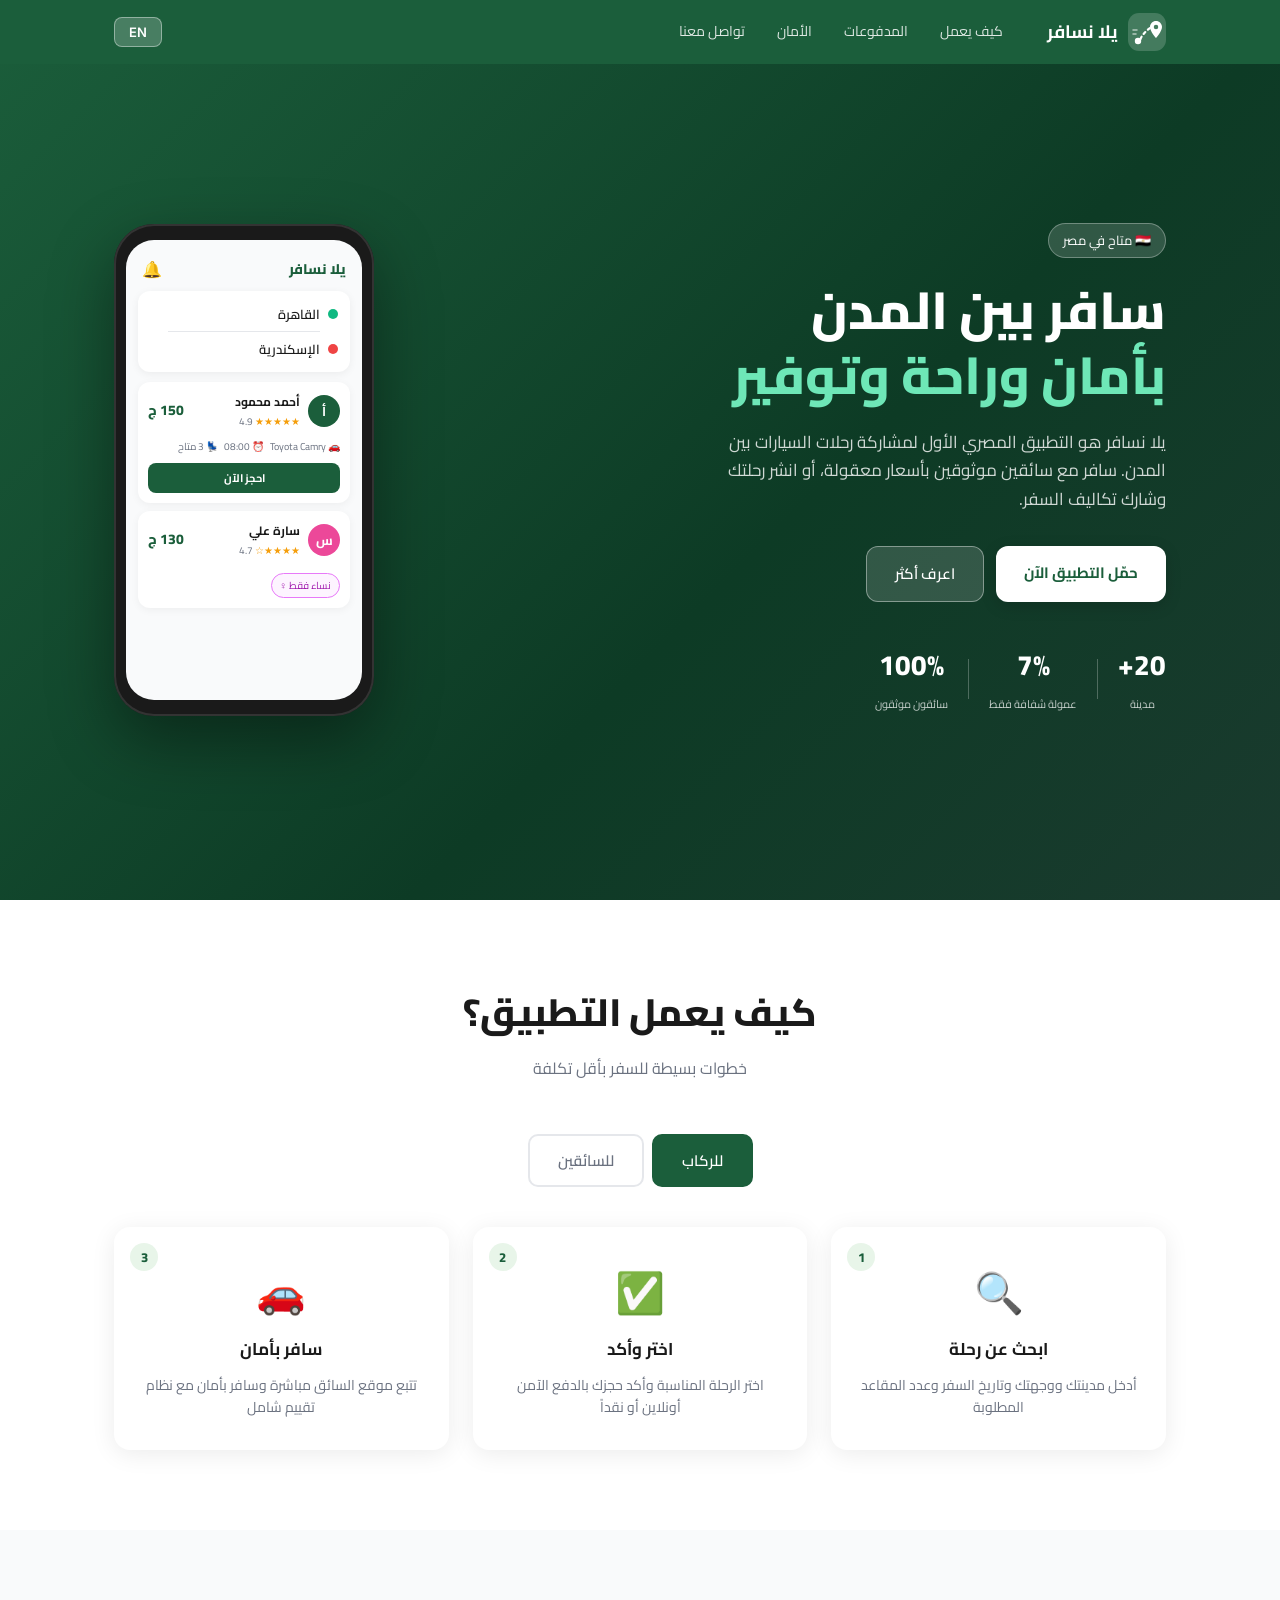
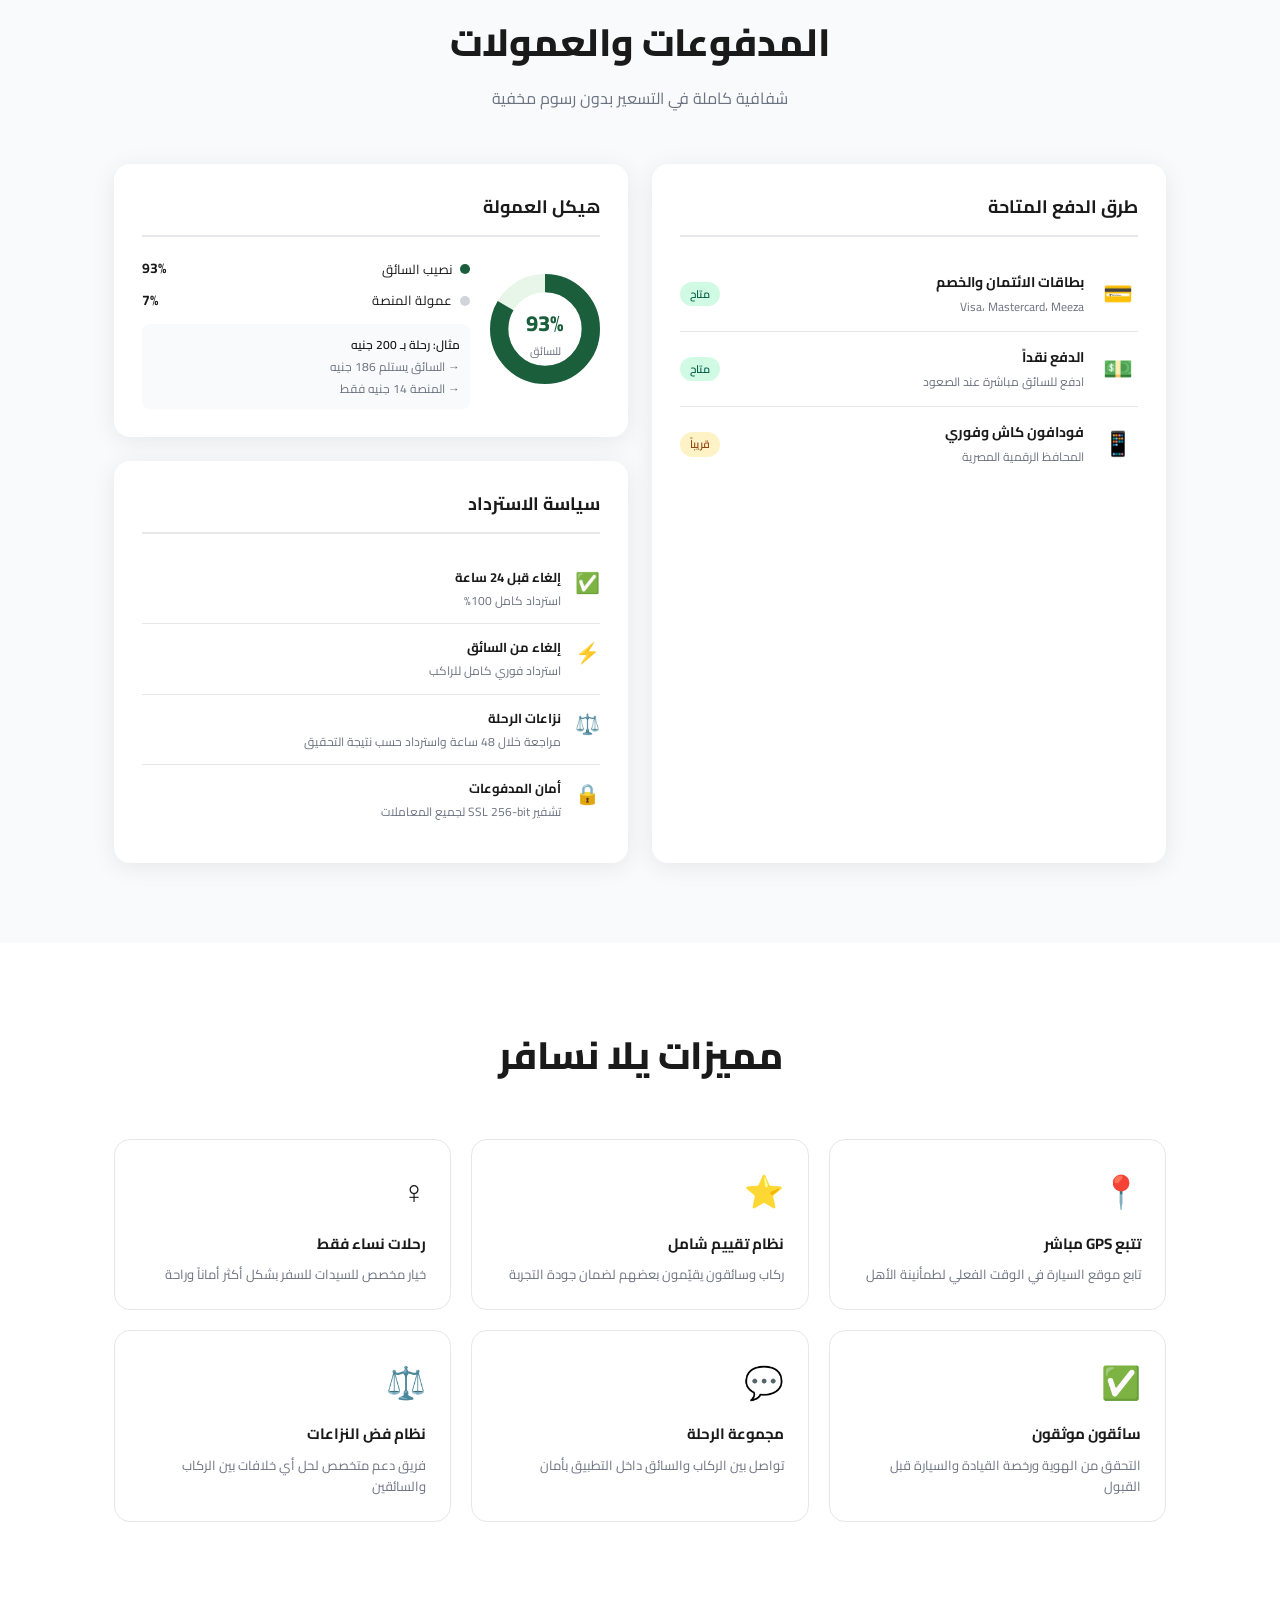
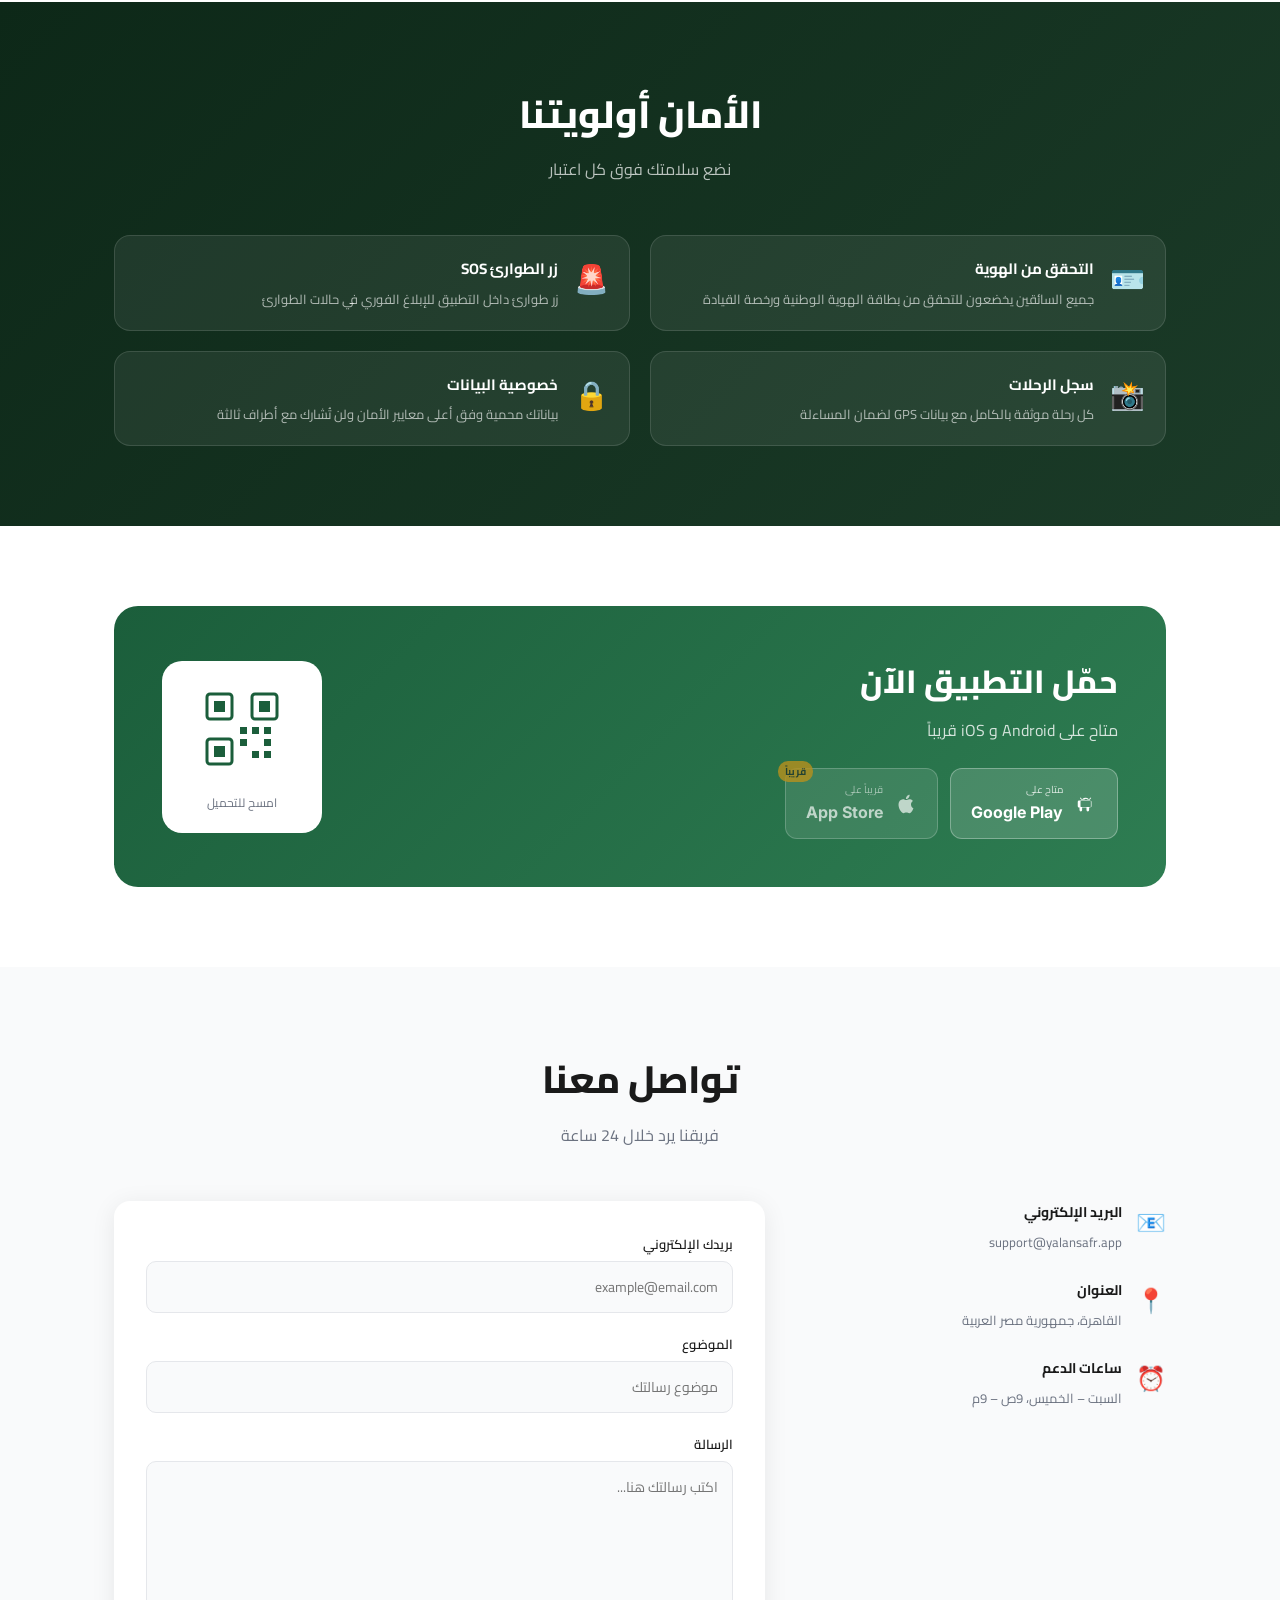
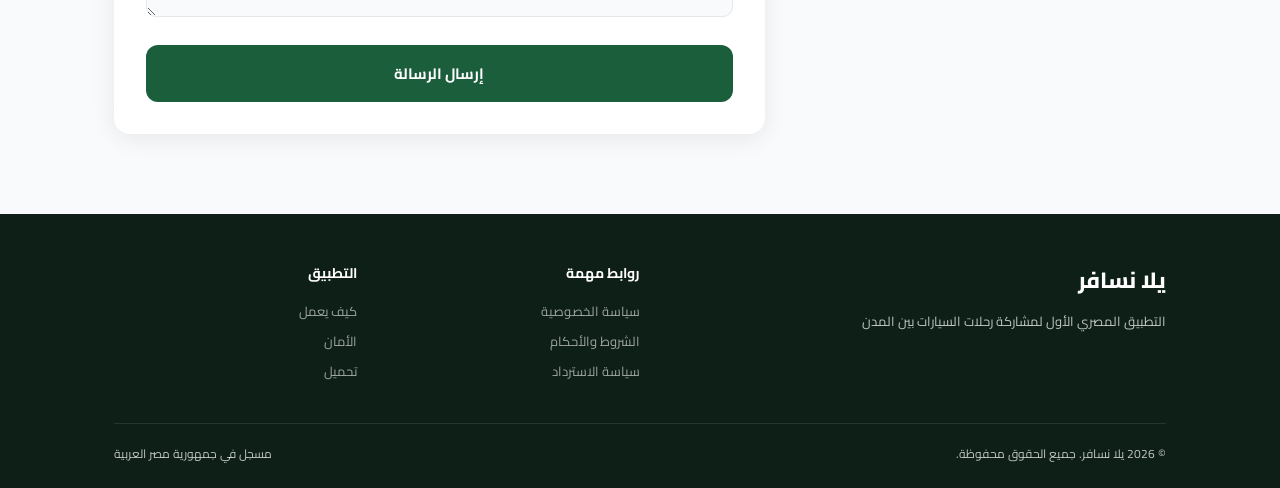
==== index.html @ d4817162 "Initial website commit: bilingual Yala Nsafr landing page for Kashier approval" ====
<!DOCTYPE html>
<html lang="ar" dir="rtl">
<head>
  <meta charset="UTF-8" />
  <meta name="viewport" content="width=device-width, initial-scale=1.0" />
  <title>يلا نسافر | Yala Nsafr</title>
  <meta name="description" content="تطبيق مصري لمشاركة رحلات السيارات بين المدن - سافر بأقل تكلفة مع سائقين موثوقين | Egypt's intercity carpooling app" />
  <link rel="preconnect" href="https://fonts.googleapis.com" />
  <link href="https://fonts.googleapis.com/css2?family=Cairo:wght@400;600;700;800&family=Inter:wght@400;500;600;700&display=swap" rel="stylesheet" />
  <link rel="stylesheet" href="style.css" />
</head>
<body>

<!-- ═══════════════════════════════ NAVBAR ═══════════════════════════════ -->
<nav class="navbar">
  <div class="nav-container">
    <a href="#" class="nav-logo">
      <!-- Unique logo: route/journey icon -->
      <svg class="logo-svg" width="38" height="38" viewBox="0 0 38 38" fill="none" xmlns="http://www.w3.org/2000/svg">
        <rect width="38" height="38" rx="11" fill="white" fill-opacity="0.18"/>
        <!-- Start circle -->
        <circle cx="10" cy="28" r="3.2" fill="white"/>
        <!-- Destination pin -->
        <path d="M28 8C24.69 8 22 10.69 22 14c0 4.5 6 11 6 11s6-6.5 6-11c0-3.31-2.69-6-6-6zm0 8.25a2.25 2.25 0 110-4.5 2.25 2.25 0 010 4.5z" fill="white"/>
        <!-- Dashed road -->
        <path d="M12.5 26C14 22 18 18 22 15" stroke="white" stroke-width="2.2" stroke-linecap="round" stroke-dasharray="2.5 3.5"/>
        <!-- Speed lines -->
        <path d="M5 17H9M5 21H8" stroke="white" stroke-width="1.5" stroke-linecap="round" opacity="0.6"/>
      </svg>
      <span class="logo-text-ar">يلا نسافر</span>
      <span class="logo-text-en" style="display:none">Yala Nsafr</span>
    </a>

    <div class="nav-links">
      <a href="#how-it-works" data-ar="كيف يعمل" data-en="How It Works">كيف يعمل</a>
      <a href="#payment" data-ar="المدفوعات" data-en="Payments">المدفوعات</a>
      <a href="#safety" data-ar="الأمان" data-en="Safety">الأمان</a>
      <a href="#contact" data-ar="تواصل معنا" data-en="Contact">تواصل معنا</a>
    </div>

    <div class="nav-actions">
      <button class="lang-toggle" onclick="toggleLang()" id="langBtn">EN</button>
    </div>
  </div>
</nav>

<!-- ════════════════════════════════ HERO ════════════════════════════════ -->
<section class="hero-wrapper">
  <div class="hero">
    <div class="hero-content">
      <div class="hero-badge" data-ar="🇪🇬 متاح في مصر" data-en="🇪🇬 Available in Egypt">🇪🇬 متاح في مصر</div>
      <h1 class="hero-title">
        <span data-ar="سافر بين المدن" data-en="Travel Between Cities">سافر بين المدن</span><br>
        <span class="highlight" data-ar="بأمان وراحة وتوفير" data-en="Safely, Comfortably & Affordably">بأمان وراحة وتوفير</span>
      </h1>
      <p class="hero-desc" data-ar="يلا نسافر هو التطبيق المصري الأول لمشاركة رحلات السيارات بين المدن. سافر مع سائقين موثوقين بأسعار معقولة، أو انشر رحلتك وشارك تكاليف السفر." data-en="Yala Nsafr is Egypt's first intercity carpooling app. Travel with verified drivers at affordable prices, or post your trip and share travel costs.">
        يلا نسافر هو التطبيق المصري الأول لمشاركة رحلات السيارات بين المدن. سافر مع سائقين موثوقين بأسعار معقولة، أو انشر رحلتك وشارك تكاليف السفر.
      </p>
      <div class="hero-btns">
        <a href="#download" class="btn-primary" data-ar="حمّل التطبيق الآن" data-en="Download the App">حمّل التطبيق الآن</a>
        <a href="#how-it-works" class="btn-secondary" data-ar="اعرف أكثر" data-en="Learn More">اعرف أكثر</a>
      </div>
      <div class="hero-stats">
        <div class="stat"><span class="stat-num">20+</span><span class="stat-label" data-ar="مدينة" data-en="Cities">مدينة</span></div>
        <div class="stat-divider"></div>
        <div class="stat"><span class="stat-num">7%</span><span class="stat-label" data-ar="عمولة شفافة فقط" data-en="Transparent Commission">عمولة شفافة فقط</span></div>
        <div class="stat-divider"></div>
        <div class="stat"><span class="stat-num">100%</span><span class="stat-label" data-ar="سائقون موثقون" data-en="Verified Drivers">سائقون موثقون</span></div>
      </div>
    </div>

    <div class="hero-mockup">
      <div class="phone-frame">
        <div class="phone-screen">
          <div class="mock-header">
            <div class="mock-logo-small">يلا نسافر</div>
            <div class="mock-notif">🔔</div>
          </div>
          <div class="mock-search">
            <div class="mock-search-row">
              <span class="mock-dot green"></span>
              <span class="mock-city" data-ar="القاهرة" data-en="Cairo">القاهرة</span>
            </div>
            <div class="mock-search-divider"></div>
            <div class="mock-search-row">
              <span class="mock-dot red"></span>
              <span class="mock-city" data-ar="الإسكندرية" data-en="Alexandria">الإسكندرية</span>
            </div>
          </div>
          <div class="mock-trip-card">
            <div class="mock-trip-header">
              <span class="mock-driver-avatar">أ</span>
              <div>
                <div class="mock-driver-name" data-ar="أحمد محمود" data-en="Ahmed Mahmoud">أحمد محمود</div>
                <div class="mock-stars">★★★★★ <span>4.9</span></div>
              </div>
              <div class="mock-price">150 ج</div>
            </div>
            <div class="mock-trip-info">
              <span>🚗 Toyota Camry</span>
              <span>⏰ 08:00</span>
              <span>💺 3 متاح</span>
            </div>
            <div class="mock-book-btn" data-ar="احجز الآن" data-en="Book Now">احجز الآن</div>
          </div>
          <div class="mock-trip-card">
            <div class="mock-trip-header">
              <span class="mock-driver-avatar pink">س</span>
              <div>
                <div class="mock-driver-name" data-ar="سارة علي" data-en="Sara Ali">سارة علي</div>
                <div class="mock-stars">★★★★☆ <span>4.7</span></div>
              </div>
              <div class="mock-price">130 ج</div>
            </div>
            <div class="mock-badge" data-ar="نساء فقط" data-en="Women Only">نساء فقط ♀</div>
          </div>
        </div>
      </div>
    </div>
  </div>
</section>

<!-- ══════════════════════════════ HOW IT WORKS ══════════════════════════════ -->
<section class="section" id="how-it-works">
  <div class="container">
    <div class="section-header">
      <h2 data-ar="كيف يعمل التطبيق؟" data-en="How Does It Work?">كيف يعمل التطبيق؟</h2>
      <p data-ar="خطوات بسيطة للسفر بأقل تكلفة" data-en="Simple steps to travel at lower cost">خطوات بسيطة للسفر بأقل تكلفة</p>
    </div>

    <div class="tabs">
      <button class="tab-btn active" onclick="switchTab('passenger')" id="tab-passenger" data-ar="للركاب" data-en="For Passengers">للركاب</button>
      <button class="tab-btn" onclick="switchTab('driver')" id="tab-driver" data-ar="للسائقين" data-en="For Drivers">للسائقين</button>
    </div>

    <div id="content-passenger" class="steps-grid">
      <div class="step-card">
        <div class="step-icon">🔍</div>
        <div class="step-num">1</div>
        <h3 data-ar="ابحث عن رحلة" data-en="Search for a Trip">ابحث عن رحلة</h3>
        <p data-ar="أدخل مدينتك ووجهتك وتاريخ السفر وعدد المقاعد المطلوبة" data-en="Enter your city, destination, travel date and number of seats needed">أدخل مدينتك ووجهتك وتاريخ السفر وعدد المقاعد المطلوبة</p>
      </div>
      <div class="step-card">
        <div class="step-icon">✅</div>
        <div class="step-num">2</div>
        <h3 data-ar="اختر وأكد" data-en="Choose & Confirm">اختر وأكد</h3>
        <p data-ar="اختر الرحلة المناسبة وأكد حجزك بالدفع الآمن أونلاين أو نقداً" data-en="Choose the right trip and confirm your booking with secure online payment or cash">اختر الرحلة المناسبة وأكد حجزك بالدفع الآمن أونلاين أو نقداً</p>
      </div>
      <div class="step-card">
        <div class="step-icon">🚗</div>
        <div class="step-num">3</div>
        <h3 data-ar="سافر بأمان" data-en="Travel Safely">سافر بأمان</h3>
        <p data-ar="تتبع موقع السائق مباشرة وسافر بأمان مع نظام تقييم شامل" data-en="Track the driver's location live and travel safely with our comprehensive rating system">تتبع موقع السائق مباشرة وسافر بأمان مع نظام تقييم شامل</p>
      </div>
    </div>

    <div id="content-driver" class="steps-grid" style="display:none">
      <div class="step-card">
        <div class="step-icon">📝</div>
        <div class="step-num">1</div>
        <h3 data-ar="انشر رحلتك" data-en="Post Your Trip">انشر رحلتك</h3>
        <p data-ar="حدد مسارك ووقت الانطلاق وعدد المقاعد المتاحة وسعر المقعد" data-en="Set your route, departure time, available seats and price per seat">حدد مسارك ووقت الانطلاق وعدد المقاعد المتاحة وسعر المقعد</p>
      </div>
      <div class="step-card">
        <div class="step-icon">💰</div>
        <div class="step-num">2</div>
        <h3 data-ar="استقبل الحجوزات" data-en="Receive Bookings">استقبل الحجوزات</h3>
        <p data-ar="ستصلك إشعارات فور حجز أي راكب. الدفع مضمون ومحمي" data-en="Get notified instantly when a passenger books. Payment is guaranteed and protected">ستصلك إشعارات فور حجز أي راكب. الدفع مضمون ومحمي</p>
      </div>
      <div class="step-card">
        <div class="step-icon">🏦</div>
        <div class="step-num">3</div>
        <h3 data-ar="استلم أرباحك" data-en="Receive Your Earnings">استلم أرباحك</h3>
        <p data-ar="بعد اكتمال الرحلة، تصلك 93% من قيمة الحجوزات عبر فودافون كاش أو إنستاباي" data-en="After trip completion, receive 93% of booking value via Vodafone Cash or InstaPay">بعد اكتمال الرحلة، تصلك 93% من قيمة الحجوزات عبر فودافون كاش أو إنستاباي</p>
      </div>
    </div>
  </div>
</section>

<!-- ════════════════════════════════ PAYMENT ════════════════════════════════ -->
<section class="section bg-light" id="payment">
  <div class="container">
    <div class="section-header">
      <h2 data-ar="المدفوعات والعمولات" data-en="Payments & Commissions">المدفوعات والعمولات</h2>
      <p data-ar="شفافية كاملة في التسعير بدون رسوم مخفية" data-en="Complete pricing transparency with no hidden fees">شفافية كاملة في التسعير بدون رسوم مخفية</p>
    </div>

    <div class="payment-grid">
      <div class="payment-card main-card">
        <h3 data-ar="طرق الدفع المتاحة" data-en="Available Payment Methods">طرق الدفع المتاحة</h3>
        <div class="payment-method">
          <div class="pm-icon">💳</div>
          <div>
            <strong data-ar="بطاقات الائتمان والخصم" data-en="Credit & Debit Cards">بطاقات الائتمان والخصم</strong>
            <p data-ar="Visa، Mastercard، Meeza" data-en="Visa, Mastercard, Meeza">Visa، Mastercard، Meeza</p>
          </div>
          <span class="pm-badge" data-ar="متاح" data-en="Available">متاح</span>
        </div>
        <div class="payment-method">
          <div class="pm-icon">💵</div>
          <div>
            <strong data-ar="الدفع نقداً" data-en="Cash Payment">الدفع نقداً</strong>
            <p data-ar="ادفع للسائق مباشرة عند الصعود" data-en="Pay the driver directly at pickup">ادفع للسائق مباشرة عند الصعود</p>
          </div>
          <span class="pm-badge" data-ar="متاح" data-en="Available">متاح</span>
        </div>
        <div class="payment-method">
          <div class="pm-icon">📱</div>
          <div>
            <strong data-ar="فودافون كاش وفوري" data-en="Vodafone Cash & Fawry">فودافون كاش وفوري</strong>
            <p data-ar="المحافظ الرقمية المصرية" data-en="Egyptian digital wallets">المحافظ الرقمية المصرية</p>
          </div>
          <span class="pm-badge soon" data-ar="قريباً" data-en="Coming Soon">قريباً</span>
        </div>
      </div>

      <div class="commission-card">
        <h3 data-ar="هيكل العمولة" data-en="Commission Structure">هيكل العمولة</h3>
        <div class="commission-diagram">
          <div class="commission-circle">
            <svg viewBox="0 0 120 120">
              <circle cx="60" cy="60" r="50" fill="none" stroke="#e8f5e9" stroke-width="20"/>
              <circle cx="60" cy="60" r="50" fill="none" stroke="#1B5E3B" stroke-width="20"
                stroke-dasharray="282" stroke-dashoffset="20" transform="rotate(-90 60 60)"/>
            </svg>
            <div class="commission-label">
              <span class="big">93%</span>
              <span data-ar="للسائق" data-en="Driver">للسائق</span>
            </div>
          </div>
          <div class="commission-breakdown">
            <div class="cb-row">
              <span class="cb-dot green"></span>
              <span data-ar="نصيب السائق" data-en="Driver's share">نصيب السائق</span>
              <strong>93%</strong>
            </div>
            <div class="cb-row">
              <span class="cb-dot gray"></span>
              <span data-ar="عمولة المنصة" data-en="Platform commission">عمولة المنصة</span>
              <strong>7%</strong>
            </div>
            <div class="cb-example">
              <p data-ar="مثال: رحلة بـ 200 جنيه" data-en="Example: 200 EGP trip">مثال: رحلة بـ 200 جنيه</p>
              <p>→ <span data-ar="السائق يستلم 186 جنيه" data-en="Driver receives 186 EGP">السائق يستلم 186 جنيه</span></p>
              <p>→ <span data-ar="المنصة 14 جنيه فقط" data-en="Platform only 14 EGP">المنصة 14 جنيه فقط</span></p>
            </div>
          </div>
        </div>
      </div>

      <div class="refund-card">
        <h3 data-ar="سياسة الاسترداد" data-en="Refund Policy">سياسة الاسترداد</h3>
        <div class="refund-row">
          <span class="refund-icon">✅</span>
          <div>
            <strong data-ar="إلغاء قبل 24 ساعة" data-en="Cancel 24h+ before">إلغاء قبل 24 ساعة</strong>
            <p data-ar="استرداد كامل 100%" data-en="Full 100% refund">استرداد كامل 100%</p>
          </div>
        </div>
        <div class="refund-row">
          <span class="refund-icon">⚡</span>
          <div>
            <strong data-ar="إلغاء من السائق" data-en="Driver cancellation">إلغاء من السائق</strong>
            <p data-ar="استرداد فوري كامل للراكب" data-en="Immediate full refund to passenger">استرداد فوري كامل للراكب</p>
          </div>
        </div>
        <div class="refund-row">
          <span class="refund-icon">⚖️</span>
          <div>
            <strong data-ar="نزاعات الرحلة" data-en="Trip disputes">نزاعات الرحلة</strong>
            <p data-ar="مراجعة خلال 48 ساعة واسترداد حسب نتيجة التحقيق" data-en="Review within 48h, refund based on investigation">مراجعة خلال 48 ساعة واسترداد حسب نتيجة التحقيق</p>
          </div>
        </div>
        <div class="refund-row">
          <span class="refund-icon">🔒</span>
          <div>
            <strong data-ar="أمان المدفوعات" data-en="Payment Security">أمان المدفوعات</strong>
            <p data-ar="تشفير SSL 256-bit لجميع المعاملات" data-en="256-bit SSL encryption for all transactions">تشفير SSL 256-bit لجميع المعاملات</p>
          </div>
        </div>
      </div>
    </div>
  </div>
</section>

<!-- ════════════════════════════════ FEATURES ════════════════════════════════ -->
<section class="section" id="features">
  <div class="container">
    <div class="section-header">
      <h2 data-ar="مميزات يلا نسافر" data-en="Yala Nsafr Features">مميزات يلا نسافر</h2>
    </div>
    <div class="features-grid">
      <div class="feature-card">
        <div class="feat-icon">📍</div>
        <h4 data-ar="تتبع GPS مباشر" data-en="Live GPS Tracking">تتبع GPS مباشر</h4>
        <p data-ar="تابع موقع السيارة في الوقت الفعلي لطمأنينة الأهل" data-en="Track the car's location in real time for family peace of mind">تابع موقع السيارة في الوقت الفعلي لطمأنينة الأهل</p>
      </div>
      <div class="feature-card">
        <div class="feat-icon">⭐</div>
        <h4 data-ar="نظام تقييم شامل" data-en="Comprehensive Rating System">نظام تقييم شامل</h4>
        <p data-ar="ركاب وسائقون يقيّمون بعضهم لضمان جودة التجربة" data-en="Passengers and drivers rate each other to ensure quality">ركاب وسائقون يقيّمون بعضهم لضمان جودة التجربة</p>
      </div>
      <div class="feature-card">
        <div class="feat-icon">♀️</div>
        <h4 data-ar="رحلات نساء فقط" data-en="Women-Only Trips">رحلات نساء فقط</h4>
        <p data-ar="خيار مخصص للسيدات للسفر بشكل أكثر أماناً وراحة" data-en="Dedicated option for women to travel more safely and comfortably">خيار مخصص للسيدات للسفر بشكل أكثر أماناً وراحة</p>
      </div>
      <div class="feature-card">
        <div class="feat-icon">✅</div>
        <h4 data-ar="سائقون موثقون" data-en="Verified Drivers">سائقون موثقون</h4>
        <p data-ar="التحقق من الهوية ورخصة القيادة والسيارة قبل القبول" data-en="Identity, license and vehicle verified before acceptance">التحقق من الهوية ورخصة القيادة والسيارة قبل القبول</p>
      </div>
      <div class="feature-card">
        <div class="feat-icon">💬</div>
        <h4 data-ar="مجموعة الرحلة" data-en="Trip Group Chat">مجموعة الرحلة</h4>
        <p data-ar="تواصل بين الركاب والسائق داخل التطبيق بأمان" data-en="Safe in-app communication between passengers and driver">تواصل بين الركاب والسائق داخل التطبيق بأمان</p>
      </div>
      <div class="feature-card">
        <div class="feat-icon">⚖️</div>
        <h4 data-ar="نظام فض النزاعات" data-en="Dispute Resolution">نظام فض النزاعات</h4>
        <p data-ar="فريق دعم متخصص لحل أي خلافات بين الركاب والسائقين" data-en="Specialized support team to resolve disputes between passengers and drivers">فريق دعم متخصص لحل أي خلافات بين الركاب والسائقين</p>
      </div>
    </div>
  </div>
</section>

<!-- ════════════════════════════════ SAFETY ════════════════════════════════ -->
<section class="section bg-dark" id="safety">
  <div class="container">
    <div class="section-header light">
      <h2 data-ar="الأمان أولويتنا" data-en="Safety is Our Priority">الأمان أولويتنا</h2>
      <p data-ar="نضع سلامتك فوق كل اعتبار" data-en="We put your safety above everything">نضع سلامتك فوق كل اعتبار</p>
    </div>
    <div class="safety-grid">
      <div class="safety-item">
        <div class="safety-icon">🪪</div>
        <div>
          <h4 data-ar="التحقق من الهوية" data-en="Identity Verification">التحقق من الهوية</h4>
          <p data-ar="جميع السائقين يخضعون للتحقق من بطاقة الهوية الوطنية ورخصة القيادة" data-en="All drivers undergo national ID and driver's license verification">جميع السائقين يخضعون للتحقق من بطاقة الهوية الوطنية ورخصة القيادة</p>
        </div>
      </div>
      <div class="safety-item">
        <div class="safety-icon">🚨</div>
        <div>
          <h4 data-ar="زر الطوارئ SOS" data-en="SOS Emergency Button">زر الطوارئ SOS</h4>
          <p data-ar="زر طوارئ داخل التطبيق للإبلاغ الفوري في حالات الطوارئ" data-en="In-app emergency button for immediate reporting in emergency situations">زر طوارئ داخل التطبيق للإبلاغ الفوري في حالات الطوارئ</p>
        </div>
      </div>
      <div class="safety-item">
        <div class="safety-icon">📸</div>
        <div>
          <h4 data-ar="سجل الرحلات" data-en="Trip History">سجل الرحلات</h4>
          <p data-ar="كل رحلة موثقة بالكامل مع بيانات GPS لضمان المساءلة" data-en="Every trip is fully documented with GPS data to ensure accountability">كل رحلة موثقة بالكامل مع بيانات GPS لضمان المساءلة</p>
        </div>
      </div>
      <div class="safety-item">
        <div class="safety-icon">🔒</div>
        <div>
          <h4 data-ar="خصوصية البيانات" data-en="Data Privacy">خصوصية البيانات</h4>
          <p data-ar="بياناتك محمية وفق أعلى معايير الأمان ولن تُشارك مع أطراف ثالثة" data-en="Your data is protected to the highest security standards and won't be shared with third parties">بياناتك محمية وفق أعلى معايير الأمان ولن تُشارك مع أطراف ثالثة</p>
        </div>
      </div>
    </div>
  </div>
</section>

<!-- ════════════════════════════════ DOWNLOAD ════════════════════════════════ -->
<section class="section" id="download">
  <div class="container">
    <div class="download-section">
      <div class="download-content">
        <h2 data-ar="حمّل التطبيق الآن" data-en="Download the App Now">حمّل التطبيق الآن</h2>
        <p data-ar="متاح على Android و iOS قريباً" data-en="Available on Android — iOS coming soon">متاح على Android و iOS قريباً</p>
        <div class="store-buttons">
          <!-- Google Play -->
          <div class="store-btn android">
            <svg width="22" height="22" viewBox="0 0 24 24" fill="white"><path d="M17.523 15.34L6.477 15.34a.476.476 0 01-.476-.477V9.137c0-.263.213-.476.476-.476h11.046c.263 0 .476.213.476.476v5.726a.476.476 0 01-.476.477zM3 9.614v4.773a1.43 1.43 0 001.43 1.43h.477v2.86a1.43 1.43 0 002.86 0v-2.86h4.773v2.86a1.43 1.43 0 002.86 0v-2.86h.477A1.43 1.43 0 0017.307 14.387V9.614a1.43 1.43 0 00-1.43-1.43H4.43A1.43 1.43 0 003 9.614zM6.977 7.23L5.5 5.753a.477.477 0 01.674-.674l1.64 1.64a5.72 5.72 0 017.372 0l1.64-1.64a.477.477 0 01.674.674L16.023 7.23A5.73 5.73 0 0112 6.3a5.73 5.73 0 01-5.023.93z"/></svg>
            <div>
              <span data-ar="متاح على" data-en="Get it on">متاح على</span>
              <strong>Google Play</strong>
            </div>
          </div>
          <!-- App Store — coming soon -->
          <div class="store-btn ios">
            <svg width="22" height="22" viewBox="0 0 24 24" fill="white"><path d="M18.71 19.5c-.83 1.24-1.71 2.45-3.05 2.47-1.34.03-1.77-.79-3.29-.79-1.53 0-2 .77-3.27.82-1.31.05-2.3-1.32-3.14-2.53C4.25 17 2.94 12.45 4.7 9.39c.87-1.52 2.43-2.48 4.12-2.51 1.28-.02 2.5.87 3.29.87.78 0 2.26-1.07 3.8-.91.65.03 2.47.26 3.64 1.98-.09.06-2.17 1.28-2.15 3.81.03 3.02 2.65 4.03 2.68 4.04-.03.07-.42 1.44-1.38 2.83M13 3.5c.73-.83 1.94-1.46 2.94-1.5.13 1.17-.34 2.35-1.04 3.19-.69.85-1.83 1.51-2.95 1.42-.15-1.15.41-2.35 1.05-3.11z"/></svg>
            <div>
              <span data-ar="قريباً على" data-en="Coming soon on">قريباً على</span>
              <strong>App Store</strong>
            </div>
            <span class="store-soon-badge" data-ar="قريباً" data-en="Soon">قريباً</span>
          </div>
        </div>
      </div>
      <div class="qr-placeholder">
        <div class="qr-box">
          <div class="qr-inner">
            <svg width="80" height="80" viewBox="0 0 80 80" fill="none">
              <rect x="5" y="5" width="25" height="25" rx="3" stroke="#1B5E3B" stroke-width="3"/>
              <rect x="12" y="12" width="11" height="11" fill="#1B5E3B"/>
              <rect x="50" y="5" width="25" height="25" rx="3" stroke="#1B5E3B" stroke-width="3"/>
              <rect x="57" y="12" width="11" height="11" fill="#1B5E3B"/>
              <rect x="5" y="50" width="25" height="25" rx="3" stroke="#1B5E3B" stroke-width="3"/>
              <rect x="12" y="57" width="11" height="11" fill="#1B5E3B"/>
              <rect x="38" y="38" width="7" height="7" fill="#1B5E3B"/>
              <rect x="50" y="38" width="7" height="7" fill="#1B5E3B"/>
              <rect x="62" y="38" width="7" height="7" fill="#1B5E3B"/>
              <rect x="38" y="50" width="7" height="7" fill="#1B5E3B"/>
              <rect x="62" y="50" width="7" height="7" fill="#1B5E3B"/>
              <rect x="50" y="62" width="7" height="7" fill="#1B5E3B"/>
              <rect x="62" y="62" width="7" height="7" fill="#1B5E3B"/>
            </svg>
          </div>
          <p data-ar="امسح للتحميل" data-en="Scan to download">امسح للتحميل</p>
        </div>
      </div>
    </div>
  </div>
</section>

<!-- ════════════════════════════════ CONTACT ════════════════════════════════ -->
<section class="section bg-light" id="contact">
  <div class="container">
    <div class="section-header">
      <h2 data-ar="تواصل معنا" data-en="Contact Us">تواصل معنا</h2>
      <p data-ar="فريقنا يرد خلال 24 ساعة" data-en="Our team responds within 24 hours">فريقنا يرد خلال 24 ساعة</p>
    </div>
    <div class="contact-layout">
      <div class="contact-info">
        <div class="contact-info-item">
          <div class="contact-icon-sm">📧</div>
          <div>
            <strong data-ar="البريد الإلكتروني" data-en="Email">البريد الإلكتروني</strong>
            <span>support@yalansafr.app</span>
          </div>
        </div>
        <div class="contact-info-item">
          <div class="contact-icon-sm">📍</div>
          <div>
            <strong data-ar="العنوان" data-en="Address">العنوان</strong>
            <span data-ar="القاهرة، جمهورية مصر العربية" data-en="Cairo, Arab Republic of Egypt">القاهرة، جمهورية مصر العربية</span>
          </div>
        </div>
        <div class="contact-info-item">
          <div class="contact-icon-sm">⏰</div>
          <div>
            <strong data-ar="ساعات الدعم" data-en="Support Hours">ساعات الدعم</strong>
            <span data-ar="السبت – الخميس، 9ص – 9م" data-en="Sat – Thu, 9AM – 9PM">السبت – الخميس، 9ص – 9م</span>
          </div>
        </div>
      </div>

      <form class="contact-form" action="https://formsubmit.co/and2222row@gmail.com" method="POST">
        <input type="hidden" name="_subject" value="رسالة من موقع يلا نسافر" />
        <input type="hidden" name="_captcha" value="false" />
        <input type="hidden" name="_next" value="https://website-psi-eight-an61foi7l5.vercel.app#contact" />

        <div class="form-group">
          <label data-ar="بريدك الإلكتروني" data-en="Your Email">بريدك الإلكتروني</label>
          <input type="email" name="email" required placeholder="example@email.com" />
        </div>
        <div class="form-group">
          <label data-ar="الموضوع" data-en="Subject">الموضوع</label>
          <input type="text" name="subject" required data-placeholder-ar="موضوع رسالتك" data-placeholder-en="Message subject" placeholder="موضوع رسالتك" />
        </div>
        <div class="form-group">
          <label data-ar="الرسالة" data-en="Message">الرسالة</label>
          <textarea name="message" rows="5" required data-placeholder-ar="اكتب رسالتك هنا..." data-placeholder-en="Write your message here..." placeholder="اكتب رسالتك هنا..."></textarea>
        </div>
        <button type="submit" class="form-submit" data-ar="إرسال الرسالة" data-en="Send Message">إرسال الرسالة</button>
      </form>
    </div>
  </div>
</section>

<!-- ════════════════════════════════ FOOTER ════════════════════════════════ -->
<footer class="footer">
  <div class="container">
    <div class="footer-grid">
      <div class="footer-brand">
        <div class="footer-logo">يلا نسافر</div>
        <p data-ar="التطبيق المصري الأول لمشاركة رحلات السيارات بين المدن" data-en="Egypt's first intercity carpooling app">التطبيق المصري الأول لمشاركة رحلات السيارات بين المدن</p>
      </div>
      <div class="footer-links">
        <h5 data-ar="روابط مهمة" data-en="Important Links">روابط مهمة</h5>
        <a href="privacy.html" data-ar="سياسة الخصوصية" data-en="Privacy Policy">سياسة الخصوصية</a>
        <a href="terms.html" data-ar="الشروط والأحكام" data-en="Terms & Conditions">الشروط والأحكام</a>
        <a href="#payment" data-ar="سياسة الاسترداد" data-en="Refund Policy">سياسة الاسترداد</a>
      </div>
      <div class="footer-links">
        <h5 data-ar="التطبيق" data-en="The App">التطبيق</h5>
        <a href="#how-it-works" data-ar="كيف يعمل" data-en="How It Works">كيف يعمل</a>
        <a href="#safety" data-ar="الأمان" data-en="Safety">الأمان</a>
        <a href="#download" data-ar="تحميل" data-en="Download">تحميل</a>
      </div>
    </div>
    <div class="footer-bottom">
      <p data-ar="© 2026 يلا نسافر. جميع الحقوق محفوظة." data-en="© 2026 Yala Nsafr. All rights reserved.">© 2026 يلا نسافر. جميع الحقوق محفوظة.</p>
      <p data-ar="مسجل في جمهورية مصر العربية" data-en="Registered in the Arab Republic of Egypt">مسجل في جمهورية مصر العربية</p>
    </div>
  </div>
</footer>

<script>
let currentLang = 'ar';

function toggleLang() {
  currentLang = currentLang === 'ar' ? 'en' : 'ar';
  const html = document.documentElement;
  const btn = document.getElementById('langBtn');
  const logoAr = document.querySelector('.logo-text-ar');
  const logoEn = document.querySelector('.logo-text-en');

  if (currentLang === 'en') {
    html.setAttribute('lang', 'en');
    html.setAttribute('dir', 'ltr');
    btn.textContent = 'AR';
    document.body.classList.add('lang-en');
    logoAr.style.display = 'none';
    logoEn.style.display = 'inline';
  } else {
    html.setAttribute('lang', 'ar');
    html.setAttribute('dir', 'rtl');
    btn.textContent = 'EN';
    document.body.classList.remove('lang-en');
    logoAr.style.display = 'inline';
    logoEn.style.display = 'none';
  }

  document.querySelectorAll('[data-ar]').forEach(el => {
    const text = currentLang === 'ar' ? el.getAttribute('data-ar') : el.getAttribute('data-en');
    if (text) el.textContent = text;
  });

  // Update placeholders
  document.querySelectorAll('[data-placeholder-ar]').forEach(el => {
    el.placeholder = currentLang === 'ar'
      ? el.getAttribute('data-placeholder-ar')
      : el.getAttribute('data-placeholder-en');
  });
}

function switchTab(tab) {
  document.getElementById('content-passenger').style.display = tab === 'passenger' ? 'grid' : 'none';
  document.getElementById('content-driver').style.display = tab === 'driver' ? 'grid' : 'none';
  document.getElementById('tab-passenger').classList.toggle('active', tab === 'passenger');
  document.getElementById('tab-driver').classList.toggle('active', tab === 'driver');
}

document.querySelectorAll('a[href^="#"]').forEach(a => {
  a.addEventListener('click', e => {
    const el = document.querySelector(a.getAttribute('href'));
    if (el) { e.preventDefault(); el.scrollIntoView({ behavior: 'smooth' }); }
  });
});

window.addEventListener('scroll', () => {
  document.querySelector('.navbar').classList.toggle('scrolled', window.scrollY > 50);
});
</script>
</body>
</html>
---- style.css ----
/* ════════════════════════════════════════
   Yala Nsafr — Kashier Approval Website
   ════════════════════════════════════════ */

:root {
  --primary: #1B5E3B;
  --primary-light: #2E7D52;
  --primary-pale: #E8F5E9;
  --secondary: #F59E0B;
  --accent: #10B981;
  --text: #1a1a1a;
  --text-muted: #6B7280;
  --border: #E5E7EB;
  --bg: #ffffff;
  --bg-light: #F9FAFB;
  --radius: 16px;
  --shadow: 0 4px 24px rgba(0,0,0,0.08);
  --shadow-lg: 0 8px 40px rgba(0,0,0,0.12);
  --font-ar: 'Cairo', sans-serif;
  --font-en: 'Inter', sans-serif;
}

*, *::before, *::after { box-sizing: border-box; margin: 0; padding: 0; }

html { scroll-behavior: smooth; }

body {
  font-family: var(--font-ar);
  color: var(--text);
  background: var(--bg);
  line-height: 1.7;
  direction: rtl;
}

body.lang-en {
  font-family: var(--font-en);
  direction: ltr;
}

a { color: inherit; text-decoration: none; }

img { max-width: 100%; }

.container {
  max-width: 1100px;
  margin: 0 auto;
  padding: 0 24px;
}

/* ── Navbar ───────────────────────────────────────────────────── */
.navbar {
  position: fixed;
  top: 0;
  inset-inline: 0;
  z-index: 100;
  background: var(--primary);
  transition: box-shadow 0.3s;
}
.navbar.scrolled { box-shadow: 0 2px 20px rgba(0,0,0,0.2); }

.nav-container {
  max-width: 1100px;
  margin: 0 auto;
  padding: 0 24px;
  height: 64px;
  display: flex;
  align-items: center;
  gap: 32px;
}

.nav-logo {
  display: flex;
  align-items: center;
  gap: 10px;
  color: white;
  font-weight: 700;
  font-size: 18px;
}

.logo-text-en { font-family: var(--font-en); font-size: 14px; opacity: 0.8; }

.nav-links {
  display: flex;
  gap: 8px;
  flex: 1;
}

.nav-links a {
  color: rgba(255,255,255,0.85);
  font-size: 14px;
  padding: 6px 12px;
  border-radius: 8px;
  transition: all 0.2s;
}
.nav-links a:hover { color: white; background: rgba(255,255,255,0.15); }

.nav-actions { margin-inline-start: auto; }

.lang-toggle {
  background: rgba(255,255,255,0.2);
  border: 1px solid rgba(255,255,255,0.4);
  color: white;
  font-family: var(--font-en);
  font-weight: 600;
  font-size: 13px;
  padding: 6px 14px;
  border-radius: 8px;
  cursor: pointer;
  transition: all 0.2s;
}
.lang-toggle:hover { background: rgba(255,255,255,0.35); }

/* ── Hero ─────────────────────────────────────────────────────── */
.hero-wrapper {
  background: linear-gradient(135deg, var(--primary) 0%, #0D3B25 60%, #1a3a2e 100%);
  width: 100%;
}

.hero {
  max-width: 1100px;
  margin: 0 auto;
  display: flex;
  align-items: center;
  padding: 100px 24px 60px;
  gap: 60px;
  min-height: 100vh;
}

.hero-content { flex: 1; }

.hero-badge {
  display: inline-block;
  background: rgba(255,255,255,0.15);
  border: 1px solid rgba(255,255,255,0.3);
  color: white;
  font-size: 13px;
  padding: 5px 14px;
  border-radius: 20px;
  margin-bottom: 20px;
}

.hero-title {
  font-size: clamp(32px, 5vw, 52px);
  font-weight: 800;
  color: white;
  line-height: 1.25;
  margin-bottom: 20px;
}

.highlight { color: #6EE7B7; }

.hero-desc {
  color: rgba(255,255,255,0.8);
  font-size: 17px;
  max-width: 480px;
  margin-bottom: 32px;
}

.hero-btns { display: flex; gap: 12px; flex-wrap: wrap; margin-bottom: 40px; }

.btn-primary {
  background: white;
  color: var(--primary);
  font-weight: 700;
  padding: 14px 28px;
  border-radius: 12px;
  font-size: 15px;
  transition: all 0.2s;
  box-shadow: 0 4px 16px rgba(0,0,0,0.15);
}
.btn-primary:hover { transform: translateY(-2px); box-shadow: 0 6px 24px rgba(0,0,0,0.2); }

.btn-secondary {
  background: rgba(255,255,255,0.15);
  color: white;
  border: 1.5px solid rgba(255,255,255,0.4);
  font-weight: 600;
  padding: 14px 28px;
  border-radius: 12px;
  font-size: 15px;
  transition: all 0.2s;
}
.btn-secondary:hover { background: rgba(255,255,255,0.25); }

.hero-stats {
  display: flex;
  align-items: center;
  gap: 20px;
}
.stat { text-align: center; color: white; }
.stat-num { display: block; font-size: 28px; font-weight: 800; }
.stat-label { font-size: 11px; opacity: 0.75; }
.stat-divider { width: 1px; height: 40px; background: rgba(255,255,255,0.25); }

/* ── Phone Mockup ─────────────────────────────────────────────── */
.hero-mockup { flex-shrink: 0; }

.phone-frame {
  width: 260px;
  background: #1a1a1a;
  border-radius: 40px;
  padding: 16px 12px;
  box-shadow: 0 24px 64px rgba(0,0,0,0.4), inset 0 0 0 2px #333;
}

.phone-screen {
  background: #F9FAFB;
  border-radius: 28px;
  overflow: hidden;
  min-height: 460px;
  padding: 12px;
}

.mock-header {
  display: flex;
  justify-content: space-between;
  align-items: center;
  padding: 4px 4px 8px;
}
.mock-logo-small { font-weight: 800; color: var(--primary); font-size: 14px; }
.mock-notif { font-size: 16px; }

.mock-search {
  background: white;
  border-radius: 12px;
  padding: 8px 12px;
  margin-bottom: 10px;
  box-shadow: 0 2px 8px rgba(0,0,0,0.06);
}
.mock-search-row {
  display: flex;
  align-items: center;
  gap: 8px;
  padding: 4px 0;
}
.mock-dot {
  width: 10px; height: 10px; border-radius: 50%;
  flex-shrink: 0;
}
.mock-dot.green { background: #10B981; }
.mock-dot.red { background: #EF4444; }
.mock-city { font-size: 13px; font-weight: 600; color: var(--text); }
.mock-search-divider {
  height: 1px;
  background: var(--border);
  margin: 2px 18px;
}

.mock-trip-card {
  background: white;
  border-radius: 12px;
  padding: 10px;
  margin-bottom: 8px;
  box-shadow: 0 2px 8px rgba(0,0,0,0.05);
}
.mock-trip-header {
  display: flex;
  align-items: center;
  gap: 8px;
  margin-bottom: 8px;
}
.mock-driver-avatar {
  width: 32px; height: 32px;
  background: var(--primary);
  border-radius: 50%;
  color: white;
  display: flex;
  align-items: center;
  justify-content: center;
  font-size: 13px;
  font-weight: 700;
  flex-shrink: 0;
}
.mock-driver-avatar.pink { background: #EC4899; }
.mock-driver-name { font-size: 12px; font-weight: 700; }
.mock-stars { font-size: 10px; color: var(--secondary); }
.mock-stars span { color: var(--text-muted); }
.mock-price {
  margin-inline-start: auto;
  font-weight: 800;
  color: var(--primary);
  font-size: 14px;
}
.mock-trip-info {
  display: flex;
  gap: 6px;
  font-size: 10px;
  color: var(--text-muted);
}
.mock-book-btn {
  background: var(--primary);
  color: white;
  text-align: center;
  border-radius: 8px;
  padding: 6px;
  font-size: 11px;
  font-weight: 700;
  margin-top: 8px;
}
.mock-badge {
  background: #FDF4FF;
  border: 1px solid #E879F9;
  color: #A21CAF;
  font-size: 10px;
  padding: 3px 8px;
  border-radius: 20px;
  display: inline-block;
  margin-top: 6px;
}

/* ── Sections ─────────────────────────────────────────────────── */
.section {
  padding: 80px 0;
}
.section.bg-light { background: var(--bg-light); }
.section.bg-dark {
  background: linear-gradient(135deg, #0D2818 0%, #1B3B28 100%);
}

.section-header {
  text-align: center;
  margin-bottom: 52px;
}
.section-header h2 {
  font-size: clamp(26px, 4vw, 38px);
  font-weight: 800;
  color: var(--text);
  margin-bottom: 10px;
}
.section-header p {
  color: var(--text-muted);
  font-size: 16px;
}
.section-header.light h2 { color: white; }
.section-header.light p { color: rgba(255,255,255,0.7); }

/* ── Tabs ─────────────────────────────────────────────────────── */
.tabs {
  display: flex;
  justify-content: center;
  gap: 8px;
  margin-bottom: 40px;
}
.tab-btn {
  padding: 10px 28px;
  border-radius: 10px;
  border: 2px solid var(--border);
  background: white;
  font-family: var(--font-ar);
  font-size: 15px;
  font-weight: 600;
  color: var(--text-muted);
  cursor: pointer;
  transition: all 0.2s;
}
.lang-en .tab-btn { font-family: var(--font-en); }
.tab-btn.active {
  border-color: var(--primary);
  background: var(--primary);
  color: white;
}

/* ── Steps ────────────────────────────────────────────────────── */
.steps-grid {
  display: grid;
  grid-template-columns: repeat(3, 1fr);
  gap: 24px;
}

.step-card {
  background: white;
  border-radius: var(--radius);
  padding: 32px 24px;
  text-align: center;
  box-shadow: var(--shadow);
  position: relative;
  transition: transform 0.2s;
}
.step-card:hover { transform: translateY(-4px); }
.step-icon { font-size: 40px; margin-bottom: 8px; }
.step-num {
  position: absolute;
  top: 16px;
  inset-inline-end: 16px;
  background: var(--primary-pale);
  color: var(--primary);
  font-weight: 800;
  font-size: 13px;
  width: 28px; height: 28px;
  border-radius: 50%;
  display: flex;
  align-items: center;
  justify-content: center;
}
.step-card h3 {
  font-size: 17px;
  font-weight: 700;
  margin-bottom: 10px;
  color: var(--text);
}
.step-card p {
  font-size: 14px;
  color: var(--text-muted);
  line-height: 1.6;
}

/* ── Payment Section ──────────────────────────────────────────── */
.payment-grid {
  display: grid;
  grid-template-columns: 1fr 1fr;
  grid-template-rows: auto auto;
  gap: 24px;
}

.payment-card, .commission-card, .refund-card {
  background: white;
  border-radius: var(--radius);
  padding: 28px;
  box-shadow: var(--shadow);
}
.payment-card h3, .commission-card h3, .refund-card h3 {
  font-size: 18px;
  font-weight: 700;
  margin-bottom: 20px;
  padding-bottom: 12px;
  border-bottom: 2px solid var(--border);
  color: var(--text);
}

.main-card { grid-row: 1 / 3; }

.payment-method {
  display: flex;
  align-items: center;
  gap: 14px;
  padding: 14px 0;
  border-bottom: 1px solid var(--border);
}
.payment-method:last-child { border-bottom: none; }
.pm-icon { font-size: 24px; flex-shrink: 0; width: 40px; text-align: center; }
.payment-method strong { font-size: 14px; display: block; margin-bottom: 2px; }
.payment-method p { font-size: 12px; color: var(--text-muted); }
.pm-badge {
  margin-inline-start: auto;
  background: #D1FAE5;
  color: #065F46;
  font-size: 11px;
  padding: 3px 10px;
  border-radius: 20px;
  white-space: nowrap;
  font-weight: 600;
}
.pm-badge.soon {
  background: #FEF3C7;
  color: #92400E;
}

/* Commission diagram */
.commission-diagram {
  display: flex;
  align-items: center;
  gap: 20px;
}
.commission-circle {
  position: relative;
  width: 110px;
  flex-shrink: 0;
}
.commission-circle svg { width: 110px; height: 110px; }
.commission-label {
  position: absolute;
  inset: 0;
  display: flex;
  flex-direction: column;
  align-items: center;
  justify-content: center;
}
.commission-label .big {
  font-size: 22px;
  font-weight: 800;
  color: var(--primary);
}
.commission-label span:last-child {
  font-size: 11px;
  color: var(--text-muted);
}

.commission-breakdown { flex: 1; }
.cb-row {
  display: flex;
  align-items: center;
  gap: 8px;
  margin-bottom: 8px;
  font-size: 13px;
}
.cb-dot {
  width: 10px; height: 10px; border-radius: 50%; flex-shrink: 0;
}
.cb-dot.green { background: var(--primary); }
.cb-dot.gray { background: #D1D5DB; }
.cb-row strong { margin-inline-start: auto; font-size: 14px; }
.cb-example {
  margin-top: 12px;
  padding: 10px;
  background: var(--bg-light);
  border-radius: 8px;
  font-size: 12px;
  color: var(--text-muted);
  line-height: 1.8;
}
.cb-example p:first-child { font-weight: 600; color: var(--text); }

/* Refund policy */
.refund-row {
  display: flex;
  gap: 14px;
  padding: 12px 0;
  border-bottom: 1px solid var(--border);
}
.refund-row:last-child { border-bottom: none; }
.refund-icon { font-size: 20px; flex-shrink: 0; }
.refund-row strong { font-size: 13px; display: block; margin-bottom: 3px; }
.refund-row p { font-size: 12px; color: var(--text-muted); }

/* ── Features ─────────────────────────────────────────────────── */
.features-grid {
  display: grid;
  grid-template-columns: repeat(3, 1fr);
  gap: 20px;
}

.feature-card {
  background: white;
  border: 1.5px solid var(--border);
  border-radius: var(--radius);
  padding: 24px;
  transition: all 0.2s;
}
.feature-card:hover {
  border-color: var(--primary);
  box-shadow: 0 4px 20px rgba(27,94,59,0.1);
  transform: translateY(-2px);
}
.feat-icon { font-size: 32px; margin-bottom: 12px; }
.feature-card h4 {
  font-size: 15px;
  font-weight: 700;
  margin-bottom: 8px;
  color: var(--text);
}
.feature-card p { font-size: 13px; color: var(--text-muted); line-height: 1.6; }

/* ── Safety ───────────────────────────────────────────────────── */
.safety-grid {
  display: grid;
  grid-template-columns: 1fr 1fr;
  gap: 20px;
}
.safety-item {
  display: flex;
  gap: 16px;
  background: rgba(255,255,255,0.07);
  border: 1px solid rgba(255,255,255,0.12);
  border-radius: var(--radius);
  padding: 20px;
}
.safety-icon { font-size: 28px; flex-shrink: 0; }
.safety-item h4 {
  color: white;
  font-size: 15px;
  font-weight: 700;
  margin-bottom: 6px;
}
.safety-item p { color: rgba(255,255,255,0.65); font-size: 13px; }

/* ── Download ─────────────────────────────────────────────────── */
.download-section {
  display: flex;
  align-items: center;
  justify-content: space-between;
  gap: 40px;
  background: linear-gradient(135deg, var(--primary), var(--primary-light));
  border-radius: 24px;
  padding: 48px;
  color: white;
}
.download-content h2 {
  font-size: 32px;
  font-weight: 800;
  margin-bottom: 8px;
}
.download-content p { opacity: 0.8; margin-bottom: 24px; }

.store-buttons { display: flex; gap: 12px; flex-wrap: wrap; }
.store-btn {
  display: flex;
  align-items: center;
  gap: 12px;
  background: rgba(255,255,255,0.15);
  border: 1.5px solid rgba(255,255,255,0.3);
  color: white;
  padding: 12px 20px;
  border-radius: 12px;
  cursor: default;
  user-select: none;
  position: relative;
}
.store-btn.ios { opacity: 0.7; }
.store-btn div { display: flex; flex-direction: column; gap: 1px; }
.store-btn span { font-size: 10px; opacity: 0.8; }
.store-btn strong { font-size: 16px; font-family: var(--font-en); }
.store-soon-badge {
  position: absolute;
  top: -8px;
  inset-inline-end: -8px;
  background: var(--secondary);
  color: #1a1a1a;
  font-size: 9px;
  font-weight: 700;
  padding: 2px 7px;
  border-radius: 10px;
}

.qr-box {
  background: white;
  border-radius: 20px;
  padding: 20px;
  text-align: center;
  width: 160px;
}
.qr-inner {
  background: white;
  padding: 8px;
  border-radius: 8px;
  margin-bottom: 8px;
}
.qr-box p { font-size: 12px; color: var(--text-muted); }

/* ── Contact ──────────────────────────────────────────────────── */
.contact-layout {
  display: grid;
  grid-template-columns: 1fr 1.8fr;
  gap: 40px;
  align-items: start;
}
.contact-info { display: flex; flex-direction: column; gap: 24px; }
.contact-info-item {
  display: flex;
  align-items: flex-start;
  gap: 14px;
}
.contact-icon-sm { font-size: 24px; flex-shrink: 0; padding-top: 2px; }
.contact-info-item strong { display: block; font-size: 14px; margin-bottom: 3px; color: var(--text); }
.contact-info-item span { font-size: 13px; color: var(--text-muted); }

.contact-form {
  background: white;
  border-radius: var(--radius);
  padding: 32px;
  box-shadow: var(--shadow);
}
.form-group { margin-bottom: 20px; }
.form-group label {
  display: block;
  font-size: 13px;
  font-weight: 600;
  color: var(--text);
  margin-bottom: 6px;
}
.form-group input,
.form-group textarea {
  width: 100%;
  border: 1.5px solid var(--border);
  border-radius: 10px;
  padding: 12px 14px;
  font-size: 14px;
  font-family: var(--font-ar);
  color: var(--text);
  background: var(--bg-light);
  transition: border-color 0.2s;
  outline: none;
  resize: vertical;
}
.lang-en .form-group input,
.lang-en .form-group textarea { font-family: var(--font-en); }
.form-group input:focus,
.form-group textarea:focus { border-color: var(--primary); background: white; }
.form-submit {
  width: 100%;
  background: var(--primary);
  color: white;
  border: none;
  border-radius: 12px;
  padding: 14px;
  font-size: 15px;
  font-weight: 700;
  font-family: var(--font-ar);
  cursor: pointer;
  transition: all 0.2s;
}
.lang-en .form-submit { font-family: var(--font-en); }
.form-submit:hover { background: var(--primary-light); transform: translateY(-1px); }

/* ── Footer ───────────────────────────────────────────────────── */
.footer {
  background: #0D1F17;
  color: rgba(255,255,255,0.75);
  padding: 48px 0 24px;
}
.footer-grid {
  display: grid;
  grid-template-columns: 2fr 1fr 1fr;
  gap: 40px;
  margin-bottom: 32px;
}
.footer-logo {
  font-size: 22px;
  font-weight: 800;
  color: white;
  margin-bottom: 10px;
}
.footer-brand p { font-size: 13px; line-height: 1.7; }
.footer-links h5 {
  color: white;
  font-size: 14px;
  font-weight: 700;
  margin-bottom: 14px;
}
.footer-links a {
  display: block;
  font-size: 13px;
  color: rgba(255,255,255,0.6);
  margin-bottom: 8px;
  transition: color 0.2s;
}
.footer-links a:hover { color: white; }
.footer-bottom {
  border-top: 1px solid rgba(255,255,255,0.1);
  padding-top: 20px;
  display: flex;
  justify-content: space-between;
  font-size: 12px;
  gap: 16px;
  flex-wrap: wrap;
}

/* ── Responsive ───────────────────────────────────────────────── */
@media (max-width: 900px) {
  .hero {
    flex-direction: column;
    text-align: center;
    padding: 90px 24px 48px;
    gap: 40px;
    min-height: unset;
  }
  .hero-desc { margin: 0 auto 32px; }
  .hero-btns { justify-content: center; }
  .hero-stats { justify-content: center; }
  .hero-mockup { display: none; }
  .steps-grid { grid-template-columns: 1fr; }
  .payment-grid { grid-template-columns: 1fr; }
  .main-card { grid-row: auto; }
  .features-grid { grid-template-columns: 1fr 1fr; }
  .safety-grid { grid-template-columns: 1fr; }
  .download-section { flex-direction: column; text-align: center; }
  .contact-layout { grid-template-columns: 1fr; }
  .footer-grid { grid-template-columns: 1fr 1fr; }
  .nav-links { display: none; }
  .commission-diagram { flex-direction: column; }
}

@media (max-width: 580px) {
  .features-grid { grid-template-columns: 1fr; }
  .footer-grid { grid-template-columns: 1fr; }
  .footer-bottom { flex-direction: column; text-align: center; }
  .download-section { padding: 32px 24px; }
}
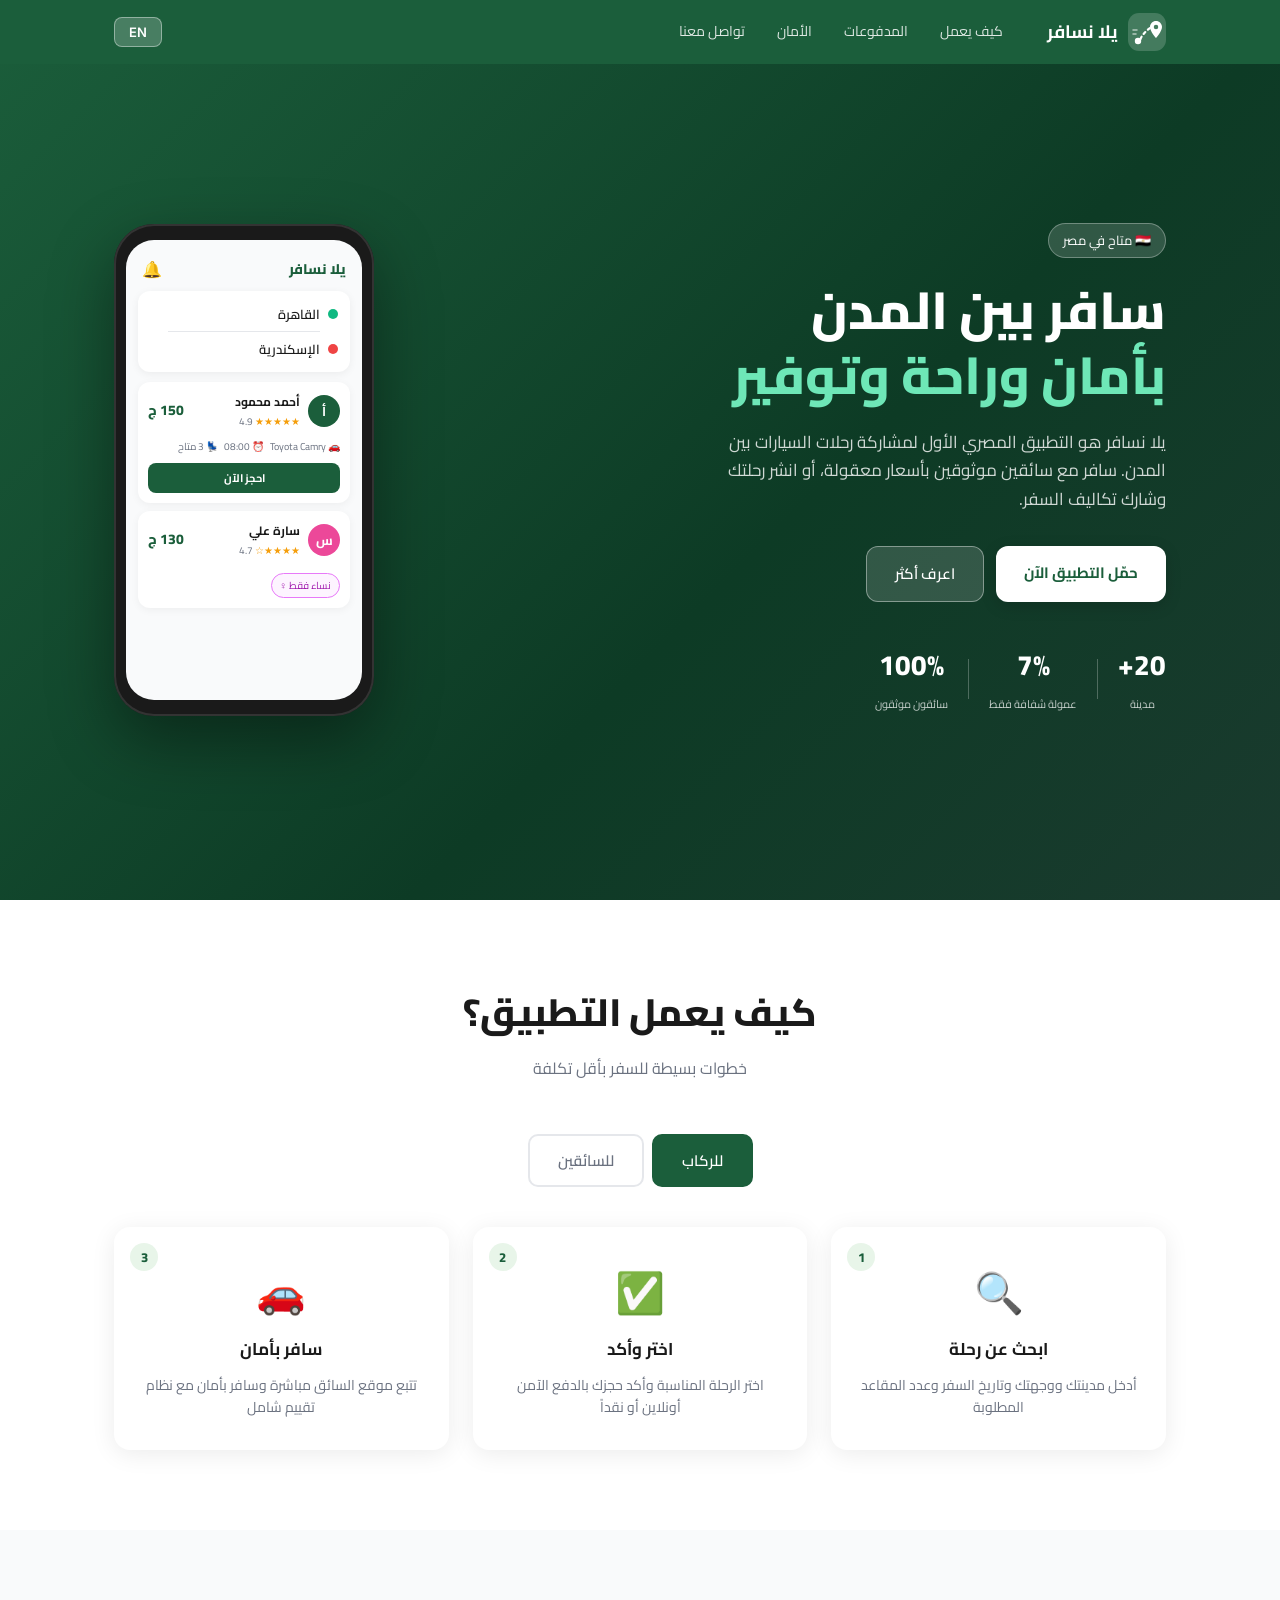
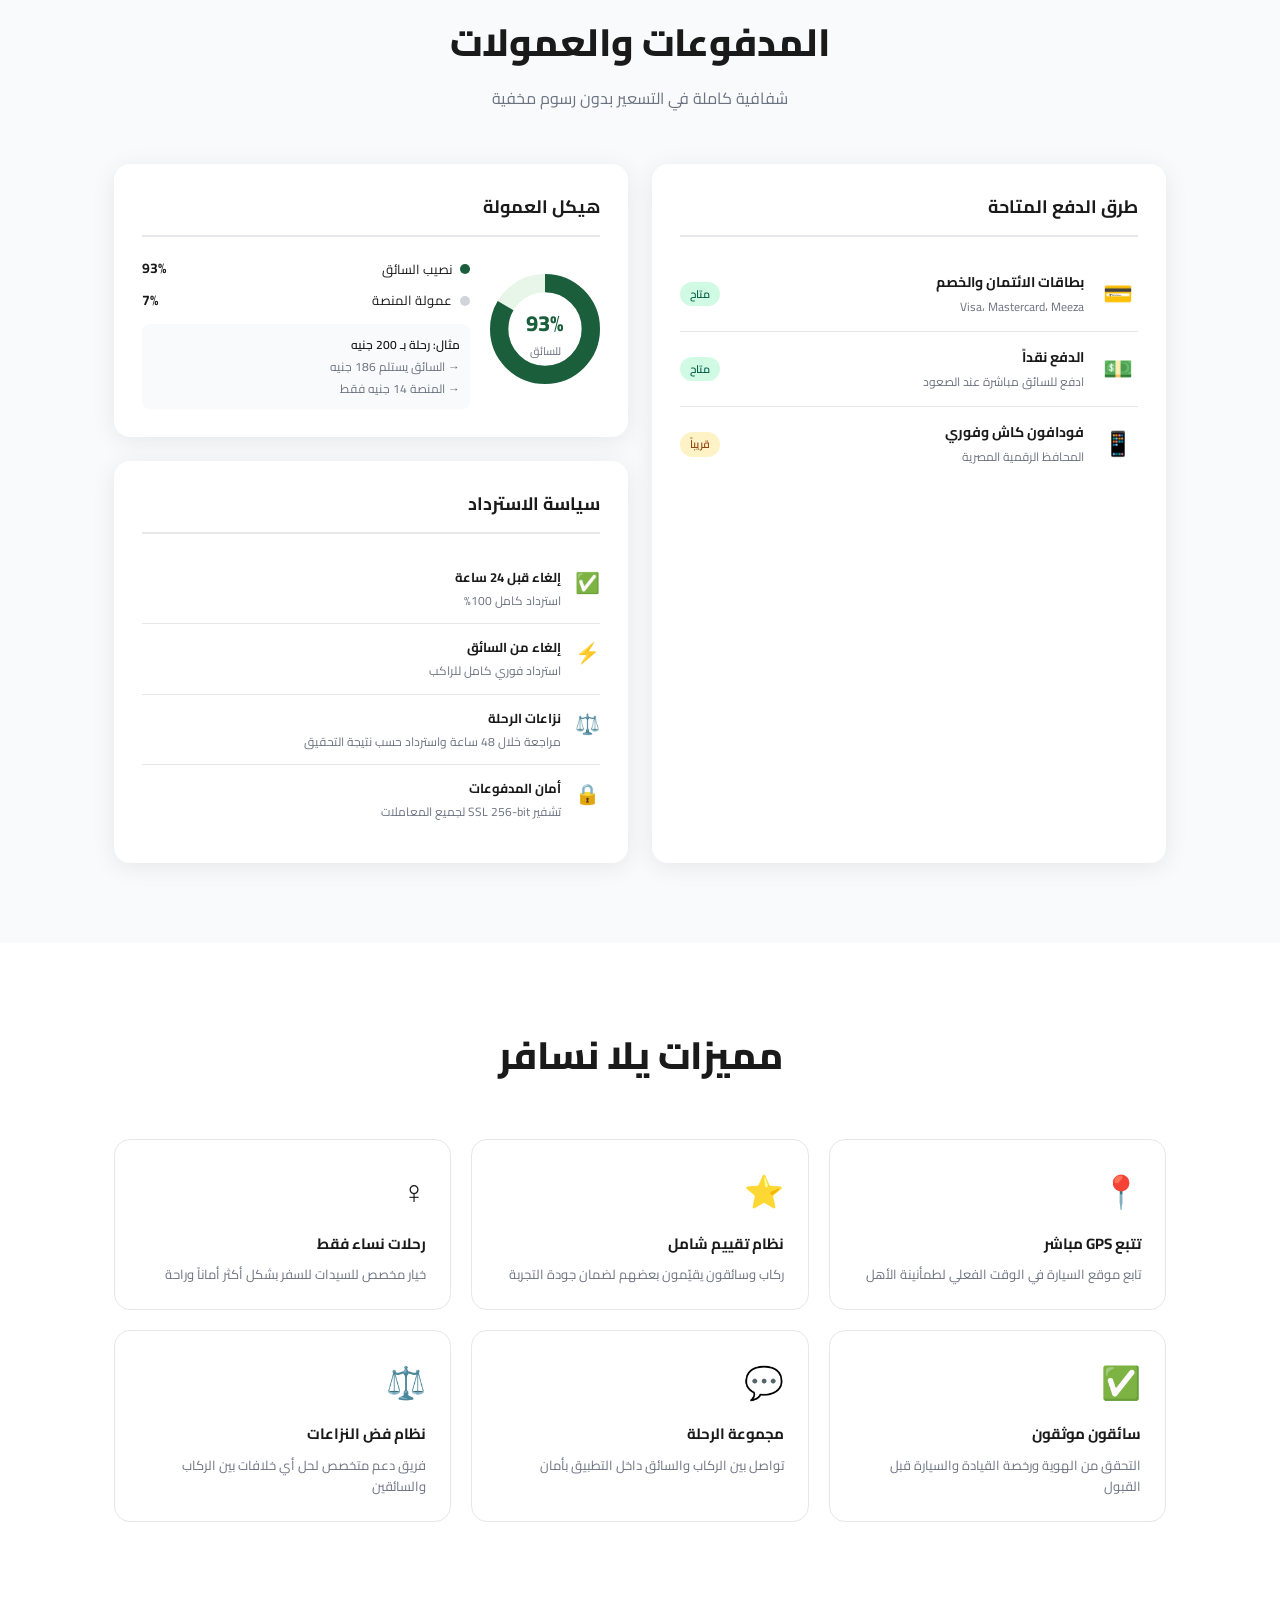
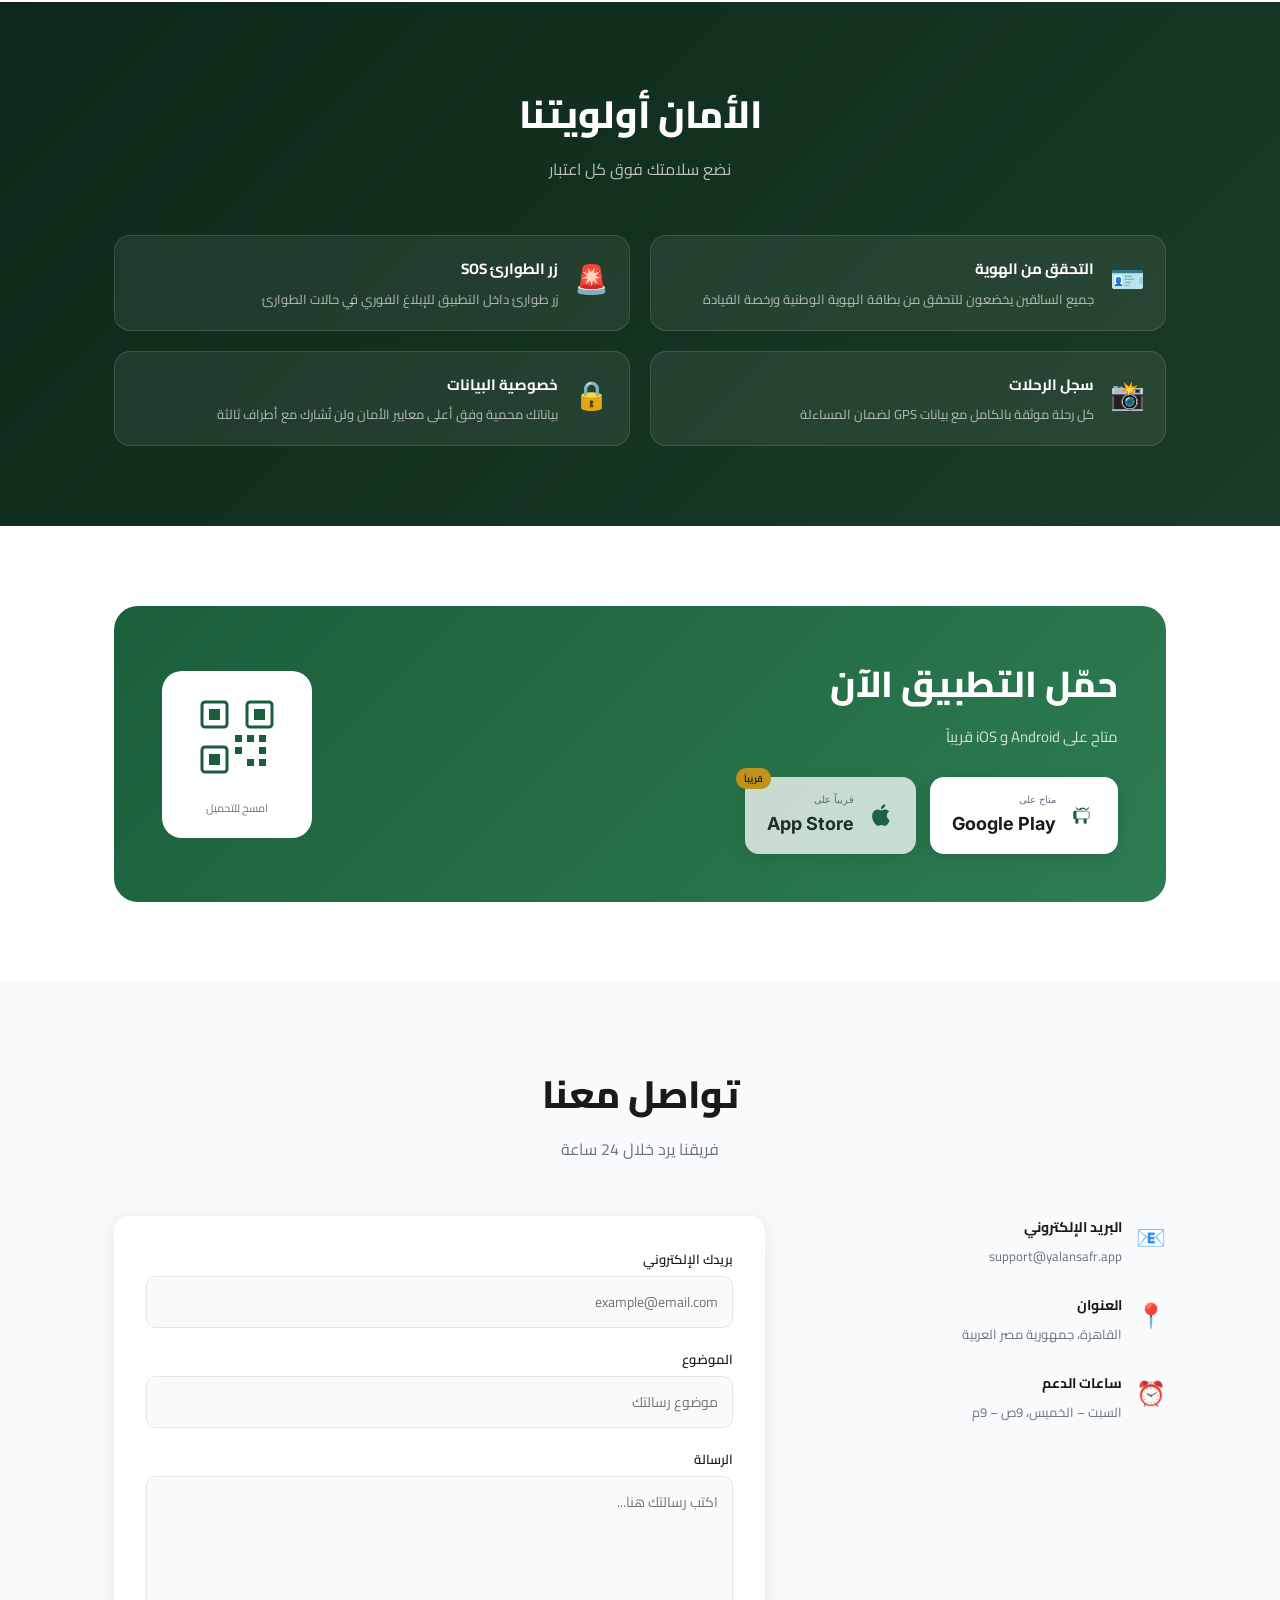
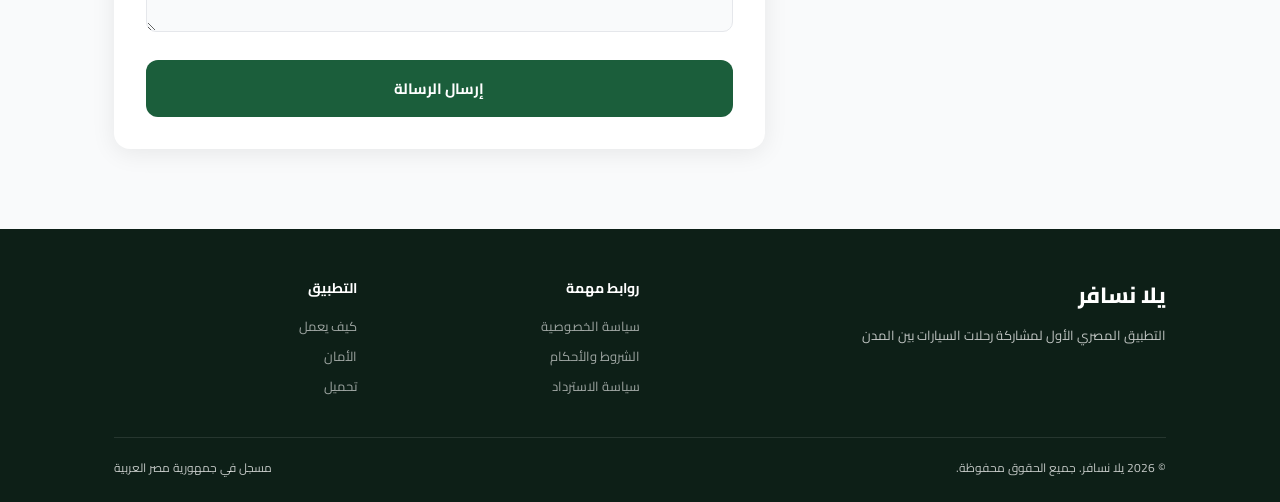
==== commit 592a774a: "Fix: show phone mockup on mobile, redesign download section buttons" ====
--- a/index.html
+++ b/index.html
@@ -374,17 +374,17 @@
         <div class="store-buttons">
           <!-- Google Play -->
           <div class="store-btn android">
-            <svg width="22" height="22" viewBox="0 0 24 24" fill="white"><path d="M17.523 15.34L6.477 15.34a.476.476 0 01-.476-.477V9.137c0-.263.213-.476.476-.476h11.046c.263 0 .476.213.476.476v5.726a.476.476 0 01-.476.477zM3 9.614v4.773a1.43 1.43 0 001.43 1.43h.477v2.86a1.43 1.43 0 002.86 0v-2.86h4.773v2.86a1.43 1.43 0 002.86 0v-2.86h.477A1.43 1.43 0 0017.307 14.387V9.614a1.43 1.43 0 00-1.43-1.43H4.43A1.43 1.43 0 003 9.614zM6.977 7.23L5.5 5.753a.477.477 0 01.674-.674l1.64 1.64a5.72 5.72 0 017.372 0l1.64-1.64a.477.477 0 01.674.674L16.023 7.23A5.73 5.73 0 0112 6.3a5.73 5.73 0 01-5.023.93z"/></svg>
+            <svg width="26" height="26" viewBox="0 0 24 24" fill="#1B5E3B"><path d="M17.523 15.34L6.477 15.34a.476.476 0 01-.476-.477V9.137c0-.263.213-.476.476-.476h11.046c.263 0 .476.213.476.476v5.726a.476.476 0 01-.476.477zM3 9.614v4.773a1.43 1.43 0 001.43 1.43h.477v2.86a1.43 1.43 0 002.86 0v-2.86h4.773v2.86a1.43 1.43 0 002.86 0v-2.86h.477A1.43 1.43 0 0017.307 14.387V9.614a1.43 1.43 0 00-1.43-1.43H4.43A1.43 1.43 0 003 9.614zM6.977 7.23L5.5 5.753a.477.477 0 01.674-.674l1.64 1.64a5.72 5.72 0 017.372 0l1.64-1.64a.477.477 0 01.674.674L16.023 7.23A5.73 5.73 0 0112 6.3a5.73 5.73 0 01-5.023.93z"/></svg>
             <div>
-              <span data-ar="متاح على" data-en="Get it on">متاح على</span>
+              <span class="store-label" data-ar="متاح على" data-en="Get it on">متاح على</span>
               <strong>Google Play</strong>
             </div>
           </div>
           <!-- App Store — coming soon -->
           <div class="store-btn ios">
-            <svg width="22" height="22" viewBox="0 0 24 24" fill="white"><path d="M18.71 19.5c-.83 1.24-1.71 2.45-3.05 2.47-1.34.03-1.77-.79-3.29-.79-1.53 0-2 .77-3.27.82-1.31.05-2.3-1.32-3.14-2.53C4.25 17 2.94 12.45 4.7 9.39c.87-1.52 2.43-2.48 4.12-2.51 1.28-.02 2.5.87 3.29.87.78 0 2.26-1.07 3.8-.91.65.03 2.47.26 3.64 1.98-.09.06-2.17 1.28-2.15 3.81.03 3.02 2.65 4.03 2.68 4.04-.03.07-.42 1.44-1.38 2.83M13 3.5c.73-.83 1.94-1.46 2.94-1.5.13 1.17-.34 2.35-1.04 3.19-.69.85-1.83 1.51-2.95 1.42-.15-1.15.41-2.35 1.05-3.11z"/></svg>
+            <svg width="26" height="26" viewBox="0 0 24 24" fill="#1B5E3B"><path d="M18.71 19.5c-.83 1.24-1.71 2.45-3.05 2.47-1.34.03-1.77-.79-3.29-.79-1.53 0-2 .77-3.27.82-1.31.05-2.3-1.32-3.14-2.53C4.25 17 2.94 12.45 4.7 9.39c.87-1.52 2.43-2.48 4.12-2.51 1.28-.02 2.5.87 3.29.87.78 0 2.26-1.07 3.8-.91.65.03 2.47.26 3.64 1.98-.09.06-2.17 1.28-2.15 3.81.03 3.02 2.65 4.03 2.68 4.04-.03.07-.42 1.44-1.38 2.83M13 3.5c.73-.83 1.94-1.46 2.94-1.5.13 1.17-.34 2.35-1.04 3.19-.69.85-1.83 1.51-2.95 1.42-.15-1.15.41-2.35 1.05-3.11z"/></svg>
             <div>
-              <span data-ar="قريباً على" data-en="Coming soon on">قريباً على</span>
+              <span class="store-label" data-ar="قريباً على" data-en="Coming soon on">قريباً على</span>
               <strong>App Store</strong>
             </div>
             <span class="store-soon-badge" data-ar="قريباً" data-en="Soon">قريباً</span>
@@ -452,7 +452,7 @@
       <form class="contact-form" action="https://formsubmit.co/and2222row@gmail.com" method="POST">
         <input type="hidden" name="_subject" value="رسالة من موقع يلا نسافر" />
         <input type="hidden" name="_captcha" value="false" />
-        <input type="hidden" name="_next" value="https://website-psi-eight-an61foi7l5.vercel.app#contact" />
+        <input type="hidden" name="_next" value="https://yalansafr.vercel.app#contact" />
 
         <div class="form-group">
           <label data-ar="بريدك الإلكتروني" data-en="Your Email">بريدك الإلكتروني</label>
--- a/style.css
+++ b/style.css
@@ -575,9 +575,9 @@
 
 /* ── Download ─────────────────────────────────────────────────── */
 .download-section {
-  display: flex;
-  align-items: center;
-  justify-content: space-between;
+  display: grid;
+  grid-template-columns: 1fr auto;
+  align-items: center;
   gap: 40px;
   background: linear-gradient(135deg, var(--primary), var(--primary-light));
   border-radius: 24px;
@@ -585,39 +585,46 @@
   color: white;
 }
 .download-content h2 {
-  font-size: 32px;
+  font-size: clamp(24px, 4vw, 36px);
   font-weight: 800;
   margin-bottom: 8px;
 }
-.download-content p { opacity: 0.8; margin-bottom: 24px; }
-
-.store-buttons { display: flex; gap: 12px; flex-wrap: wrap; }
+.download-content > p { opacity: 0.8; margin-bottom: 28px; font-size: 15px; }
+
+.store-buttons {
+  display: flex;
+  gap: 14px;
+  flex-wrap: wrap;
+}
+
 .store-btn {
   display: flex;
   align-items: center;
-  gap: 12px;
-  background: rgba(255,255,255,0.15);
-  border: 1.5px solid rgba(255,255,255,0.3);
-  color: white;
-  padding: 12px 20px;
-  border-radius: 12px;
+  gap: 14px;
+  background: white;
+  color: var(--text);
+  padding: 14px 22px;
+  border-radius: 14px;
   cursor: default;
   user-select: none;
   position: relative;
-}
-.store-btn.ios { opacity: 0.7; }
+  box-shadow: 0 4px 16px rgba(0,0,0,0.12);
+  min-width: 170px;
+}
+.store-btn.ios { opacity: 0.75; }
 .store-btn div { display: flex; flex-direction: column; gap: 1px; }
-.store-btn span { font-size: 10px; opacity: 0.8; }
-.store-btn strong { font-size: 16px; font-family: var(--font-en); }
+.store-btn .store-label { font-size: 10px; color: var(--text-muted); font-family: var(--font-en); }
+.store-btn strong { font-size: 18px; font-family: var(--font-en); color: var(--text); font-weight: 700; }
+.store-btn svg { flex-shrink: 0; }
 .store-soon-badge {
   position: absolute;
-  top: -8px;
-  inset-inline-end: -8px;
+  top: -9px;
+  inset-inline-end: -9px;
   background: var(--secondary);
   color: #1a1a1a;
   font-size: 9px;
   font-weight: 700;
-  padding: 2px 7px;
+  padding: 3px 8px;
   border-radius: 10px;
 }
 
@@ -626,15 +633,16 @@
   border-radius: 20px;
   padding: 20px;
   text-align: center;
-  width: 160px;
+  width: 150px;
+  flex-shrink: 0;
 }
 .qr-inner {
   background: white;
-  padding: 8px;
+  padding: 6px;
   border-radius: 8px;
   margin-bottom: 8px;
 }
-.qr-box p { font-size: 12px; color: var(--text-muted); }
+.qr-box p { font-size: 11px; color: var(--text-muted); margin-top: 4px; }
 
 /* ── Contact ──────────────────────────────────────────────────── */
 .contact-layout {
@@ -750,19 +758,31 @@
     flex-direction: column;
     text-align: center;
     padding: 90px 24px 48px;
-    gap: 40px;
+    gap: 32px;
     min-height: unset;
   }
   .hero-desc { margin: 0 auto 32px; }
   .hero-btns { justify-content: center; }
   .hero-stats { justify-content: center; }
-  .hero-mockup { display: none; }
+
+  /* Show a compact mockup on mobile */
+  .hero-mockup { display: flex; justify-content: center; }
+  .phone-frame { width: 200px; }
+  .phone-screen { min-height: 340px; }
+
   .steps-grid { grid-template-columns: 1fr; }
   .payment-grid { grid-template-columns: 1fr; }
   .main-card { grid-row: auto; }
   .features-grid { grid-template-columns: 1fr 1fr; }
   .safety-grid { grid-template-columns: 1fr; }
-  .download-section { flex-direction: column; text-align: center; }
+  .download-section {
+    grid-template-columns: 1fr;
+    text-align: center;
+    padding: 36px 24px;
+  }
+  .store-buttons { justify-content: center; }
+  .store-btn { min-width: 150px; }
+  .qr-box { margin: 0 auto; }
   .contact-layout { grid-template-columns: 1fr; }
   .footer-grid { grid-template-columns: 1fr 1fr; }
   .nav-links { display: none; }
